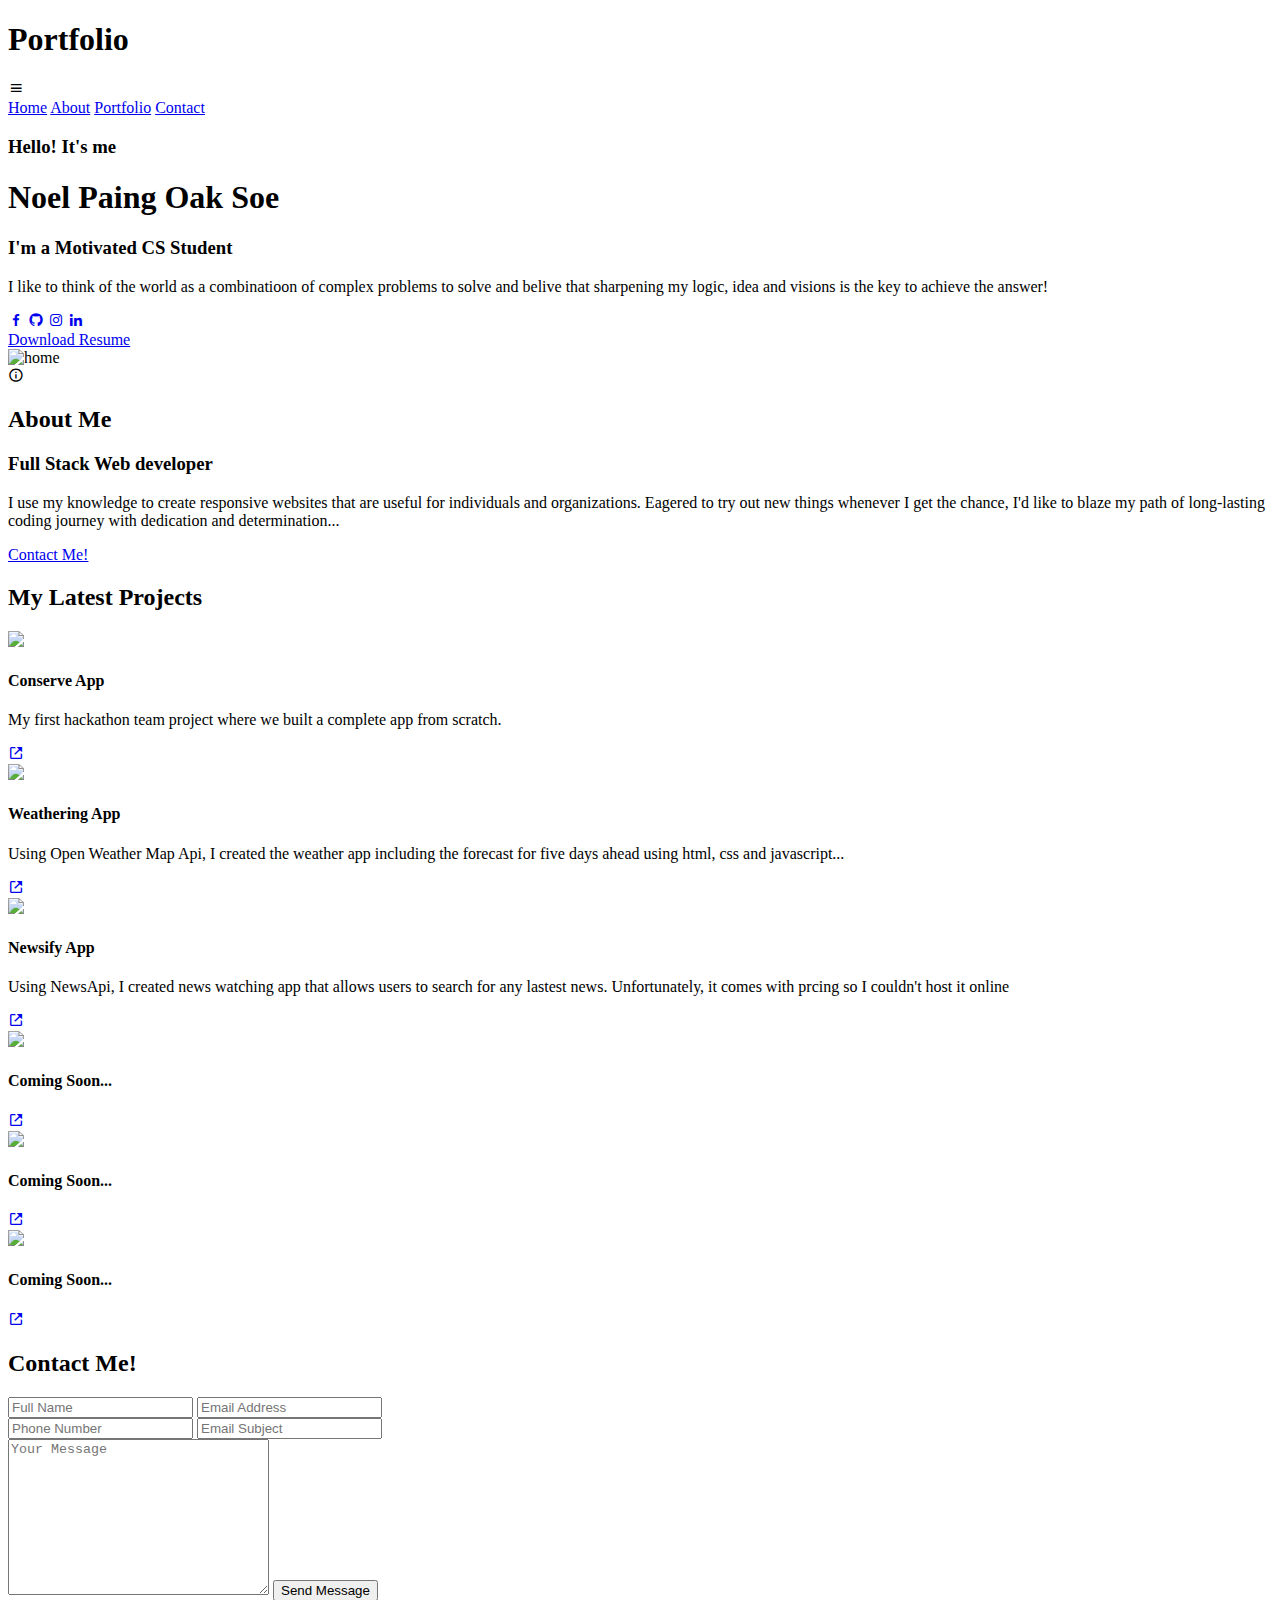
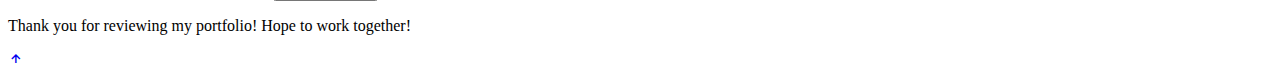
==== index.html @ bba582b2 "Update index.html" ====
<!DOCTYPE html>
<html lang="en">
  <head>
    <meta charset="UTF-8" />
    <meta name="viewport" content="width=device-width, initial-scale=1.0" />
    <title>Noel's Portfolio</title>
    <link rel="stylesheet" href="./assets/style.css" />
    <link
      href="https://unpkg.com/boxicons@2.1.4/css/boxicons.min.css"
      rel="stylesheet"
    />
  </head>
  <body>
    <header class="header">
      <h1 class="logo">Portfolio</h1>
      <i class="bx bx-menu" id="menu-icon"></i>
      <nav class="navbar">
        <a href="#home">Home</a>
        <a href="#about">About</a>
        <a href="#portfolio">Portfolio</a>
        <a href="#contact">Contact</a>
      </nav>
    </header>

    <section class="home" id="home">
      <div class="home-content">
        <h3>Hello! It's me</h3>
        <h1>Noel Paing Oak Soe</h1>
        <h3>I'm a <span> Motivated CS Student</span></h3>
        <p>
          I like to think of the world as a combinatioon of complex problems to
          solve and belive that sharpening my logic, idea and visions is the key
          to achieve the answer!
        </p>
        <div class="social-media">
          <a href="https://www.facebook.com/noel.p.soe.1" target="_blank"
            ><i class="bx bxl-facebook"></i
          ></a>
          <a href="https://github.com/NoelPOS" target="_blank"
            ><i class="bx bxl-github"></i
          ></a>
          <a href="https://www.instagram.com/noel_pos/" target="_blank"
            ><i class="bx bxl-instagram"></i
          ></a>
          <a
            href="https://www.linkedin.com/in/noel-paing-oak-soe-b89605217/"
            target="_blank"
            ><i class="bx bxl-linkedin"></i
          ></a>
        </div>
        <a href="./assets/Noel's Resume Final.pdf" download="" class="btn"
          >Download Resume</a
        >
      </div>

      <div class="home-img">
        <img src="./assets/profile-pic.png" class="home-img" alt="home" />
      </div>
    </section>

    <section class="about" id="about">
      <div class="about-img">
        <i class="bx bx-info-circle"></i>
      </div>
      <div class="about-content">
        <h2 class="heading">About <span>Me</span></h2>
        <h3>Full Stack Web developer</h3>
        <p>
          I use my knowledge to create responsive websites that are useful for
          individuals and organizations. Eagered to try out new things whenever
          I get the chance, I'd like to blaze my path of long-lasting coding
          journey with dedication and determination...
        </p>
        <a href="#contact" class="btn"> Contact Me!</a>
      </div>
    </section>

    <section class="portfolio" id="portfolio">
      <h2 class="heading">My Latest <span>Projects</span></h2>
      <div class="portfolio-container">
        <div class="portfolio-box">
          <img src="./assets/conserve-logo.png" />
          <div class="layer">
            <h4>Conserve App</h4>
            <p>
              My first hackathon team project where we built a complete app from
              scratch.
            </p>
            <a href="https://conserve-landing-page.vercel.app/" target="_blank"
              ><i class="bx bx-link-external"></i
            ></a>
          </div>
        </div>
        <div class="portfolio-box">
          <img src="./assets/weatherapp.png" />
          <div class="layer">
            <h4>Weathering App</h4>
            <p>
              Using Open Weather Map Api, I created the weather app including
              the forecast for five days ahead using html, css and javascript...
            </p>
            <a
              href="https://noelpos.github.io/Weather-App/Weather%20App%20Project/index.html"
              target="_blank"
              ><i class="bx bx-link-external"></i
            ></a>
          </div>
        </div>
        <div class="portfolio-box">
          <img src="./assets/newsapp.png" />
          <div class="layer">
            <h4>Newsify App</h4>
            <p>
              Using NewsApi, I created news watching app that allows users to
              search for any lastest news. Unfortunately, it comes with prcing
              so I couldn't host it online
            </p>
            <a href="https://github.com/NoelPOS/Newsify-App" target="_blank"
              ><i class="bx bx-link-external"></i
            ></a>
          </div>
        </div>

        <div class="portfolio-box">
          <img src="./assets/comingsoon.avif" />
          <div class="layer">
            <h4>Coming Soon...</h4>
            <!-- <p>
              Lorem ipsum dolor sit amet consectetur adipisicing elit.
              Obcaecati, temporibus.
            </p> -->
            <a href="#"><i class="bx bx-link-external"></i></a>
          </div>
        </div>
        <div class="portfolio-box">
          <img src="./assets/comingsoon.avif" />
          <div class="layer">
            <h4>Coming Soon...</h4>
            <!-- <p>
              Lorem ipsum dolor sit amet consectetur adipisicing elit.
              Obcaecati, temporibus.
            </p> -->
            <a href="#"><i class="bx bx-link-external"></i></a>
          </div>
        </div>
        <div class="portfolio-box">
          <img src="./assets/comingsoon.avif" />
          <div class="layer">
            <h4>Coming Soon...</h4>
            <!-- <p>
              Lorem ipsum dolor sit amet consectetur adipisicing elit.
              Obcaecati, temporibus.
            </p> -->
            <a href="#"><i class="bx bx-link-external"></i></a>
          </div>
        </div>
      </div>
    </section>

    <section class="contact" id="contact">
      <h2 class="heading">Contact <span>Me!</span></h2>
      <form onsubmit="reset()">
        <div class="inputbox">
          <input id="fullname" type="text" placeholder="Full Name" />
          <input id="email" type="email" placeholder="Email Address" />
        </div>
        <div class="inputbox">
          <input id="phonenumber" type="number" placeholder="Phone Number" />
          <input id="subject" type="text" placeholder="Email Subject" />
        </div>
        <textarea
          id="message"
          name=""
          id=""
          cols="30"
          rows="10"
          placeholder="Your Message"
        ></textarea>
        <input type="submit" class="btn" value="Send Message" />
      </form>
    </section>

    <footer class="footer">
      <div class="footer-text">
        <p>Thank you for reviewing my portfolio! Hope to work together!</p>
      </div>
      <div class="footericon-top">
        <a href="#home"><i class="bx bx-up-arrow-alt"></i></a>
      </div>
    </footer>

    <script src="./assets/index.js"></script>
    <script src="https://smtpjs.com/v3/smtp.js"></script>
    <script src="https://cdn.jsdelivr.net/npm/sweetalert2@11"></script>
  </body>
</html>
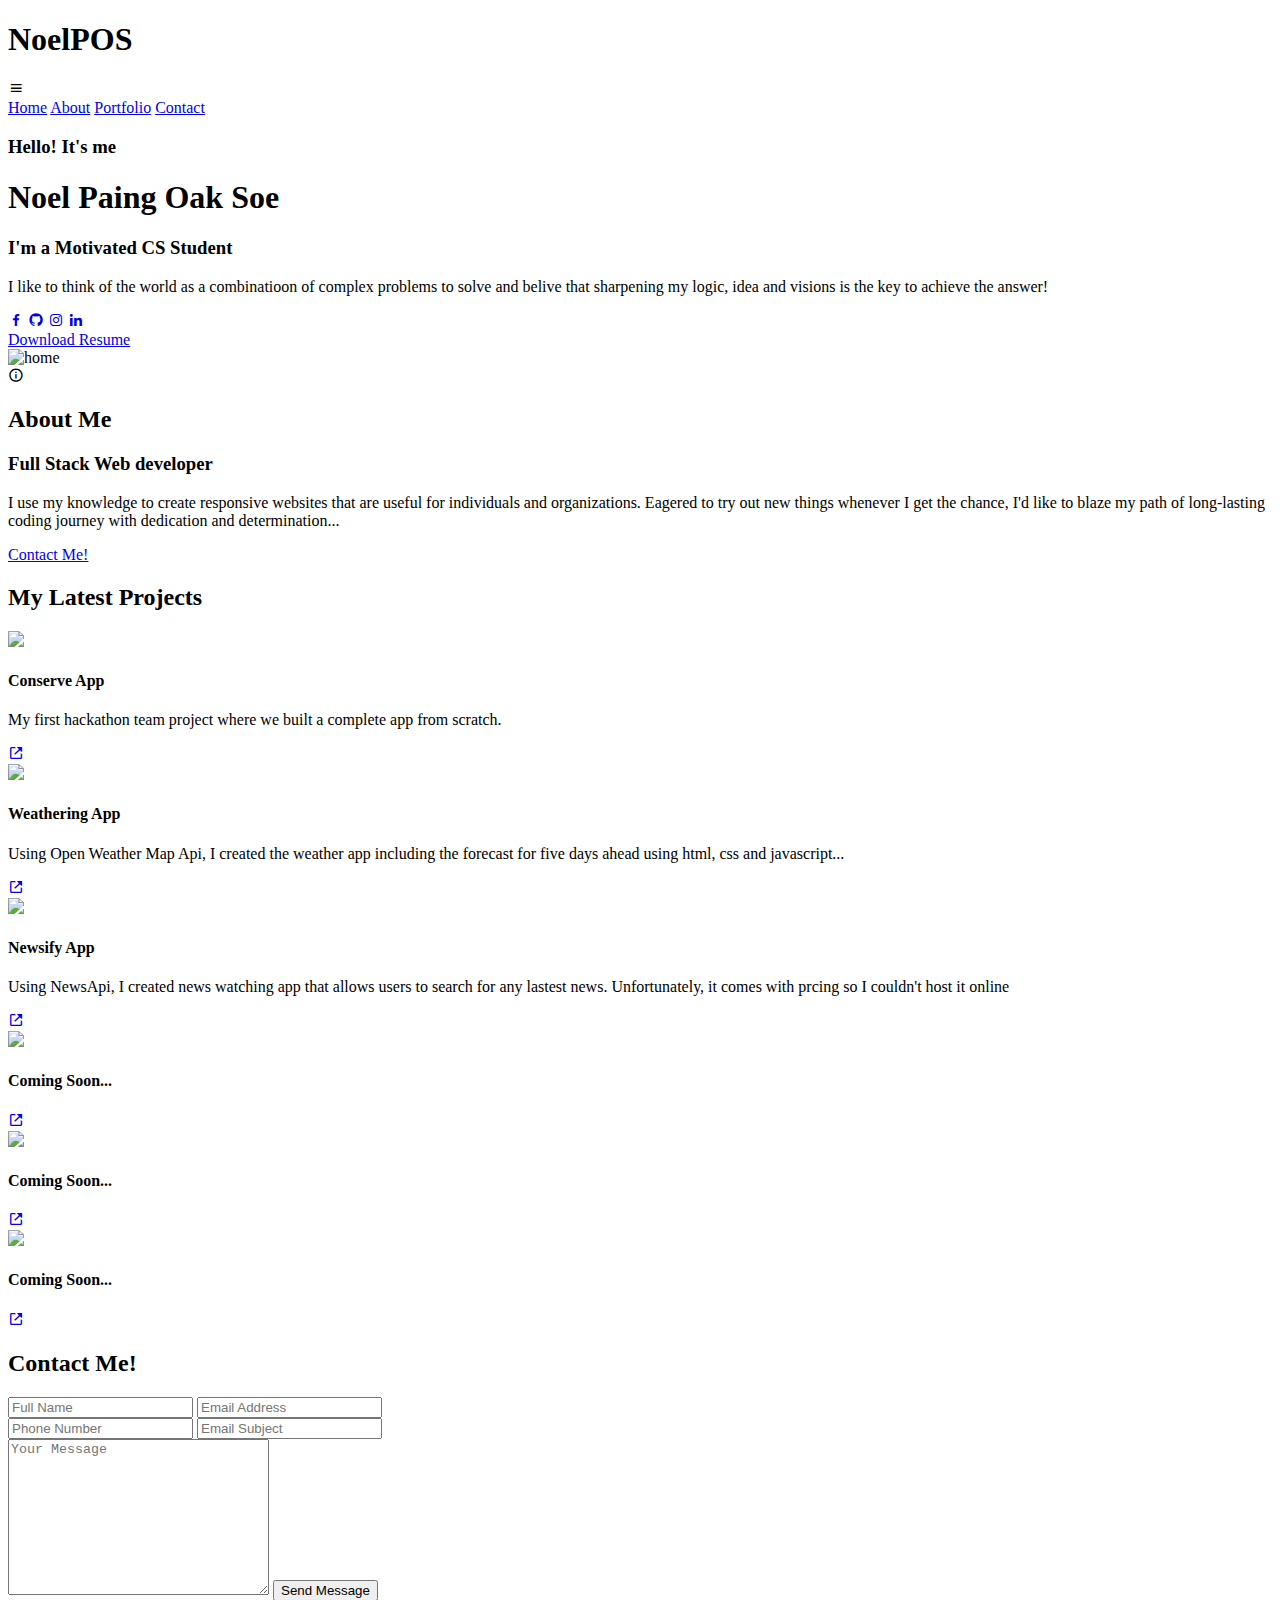
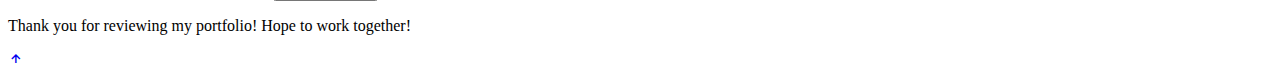
==== commit 0d66ef38: "Update index.html" ====
--- a/index.html
+++ b/index.html
@@ -12,7 +12,7 @@
   </head>
   <body>
     <header class="header">
-      <h1 class="logo">Portfolio</h1>
+      <h1 class="logo">NoelPOS</h1>
       <i class="bx bx-menu" id="menu-icon"></i>
       <nav class="navbar">
         <a href="#home">Home</a>
@@ -99,9 +99,7 @@
               Using Open Weather Map Api, I created the weather app including
               the forecast for five days ahead using html, css and javascript...
             </p>
-            <a
-              href="https://noelpos.github.io/Weather-App/Weather%20App%20Project/index.html"
-              target="_blank"
+            <a href="weather-app-eta-nine-25.vercel.app" target="_blank"
               ><i class="bx bx-link-external"></i
             ></a>
           </div>
@@ -159,7 +157,7 @@
 
     <section class="contact" id="contact">
       <h2 class="heading">Contact <span>Me!</span></h2>
-      <form onsubmit="reset()">
+      <form>
         <div class="inputbox">
           <input id="fullname" type="text" placeholder="Full Name" />
           <input id="email" type="email" placeholder="Email Address" />
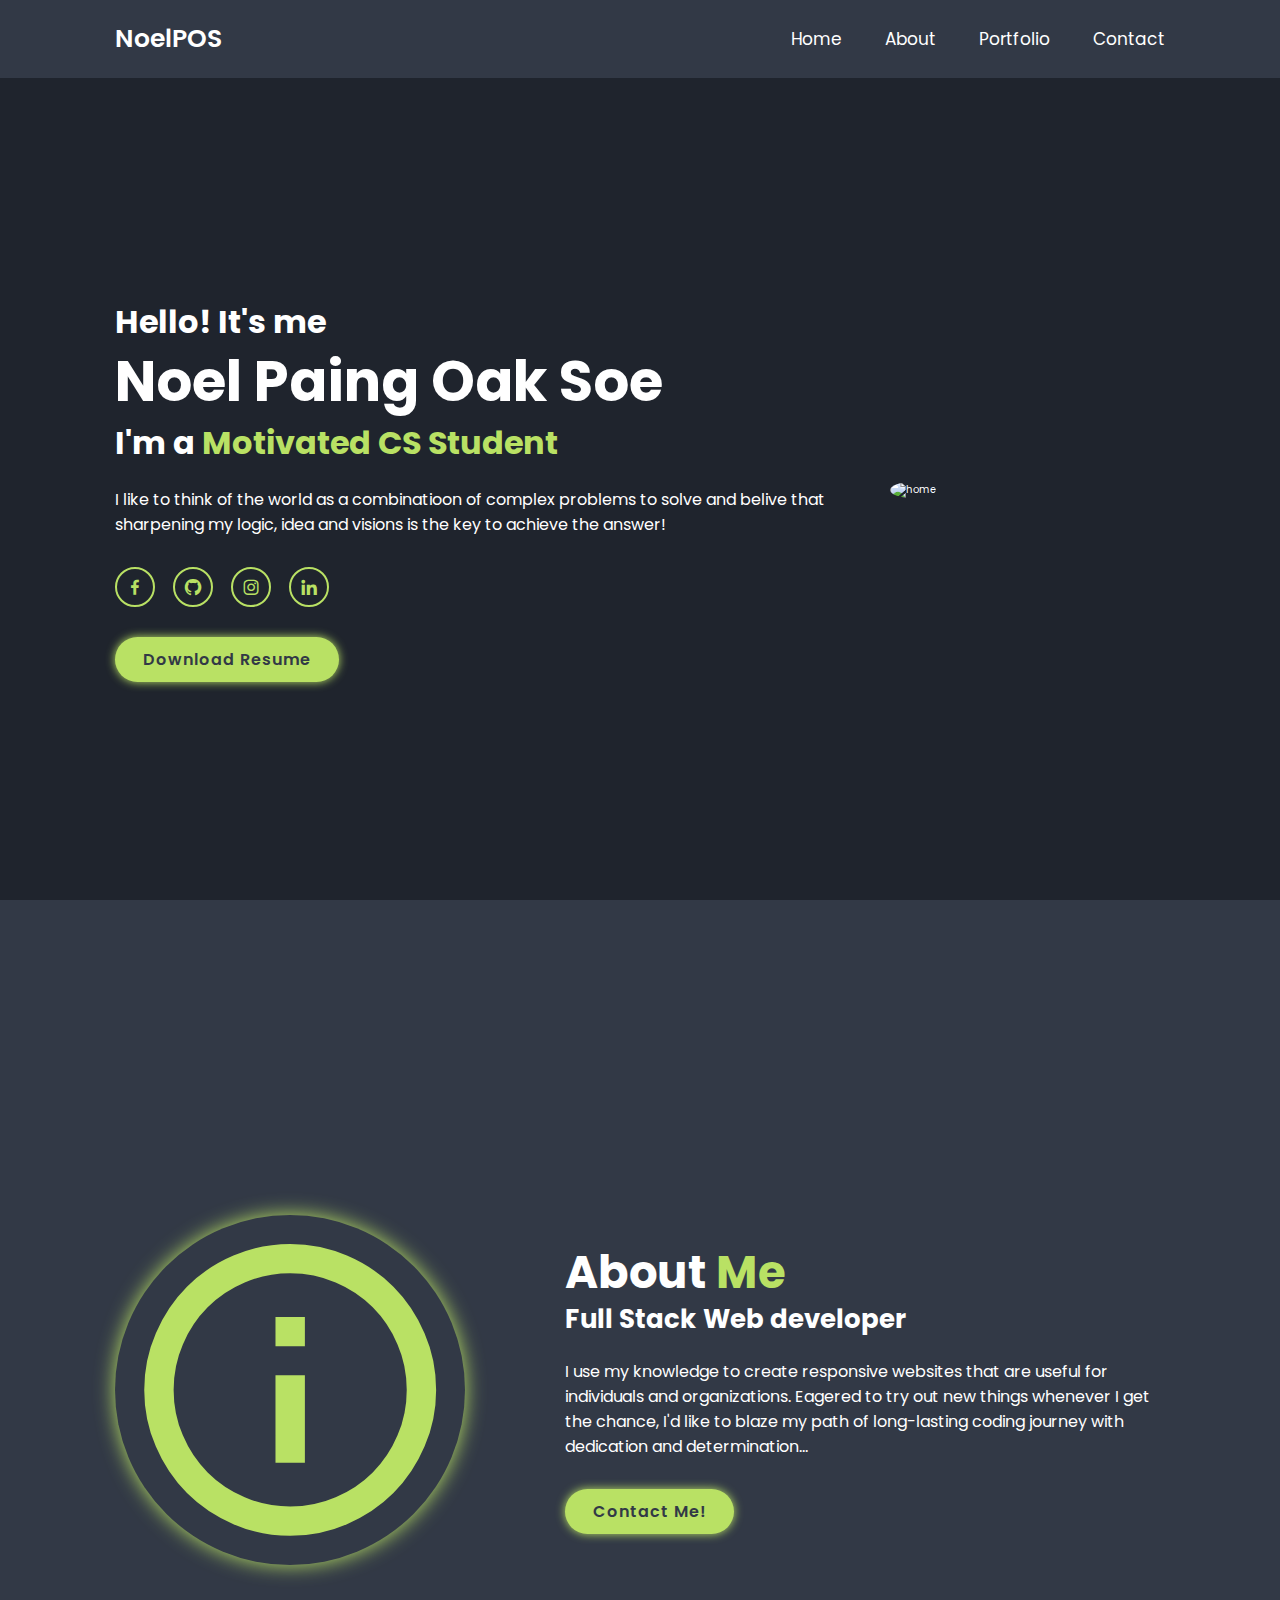
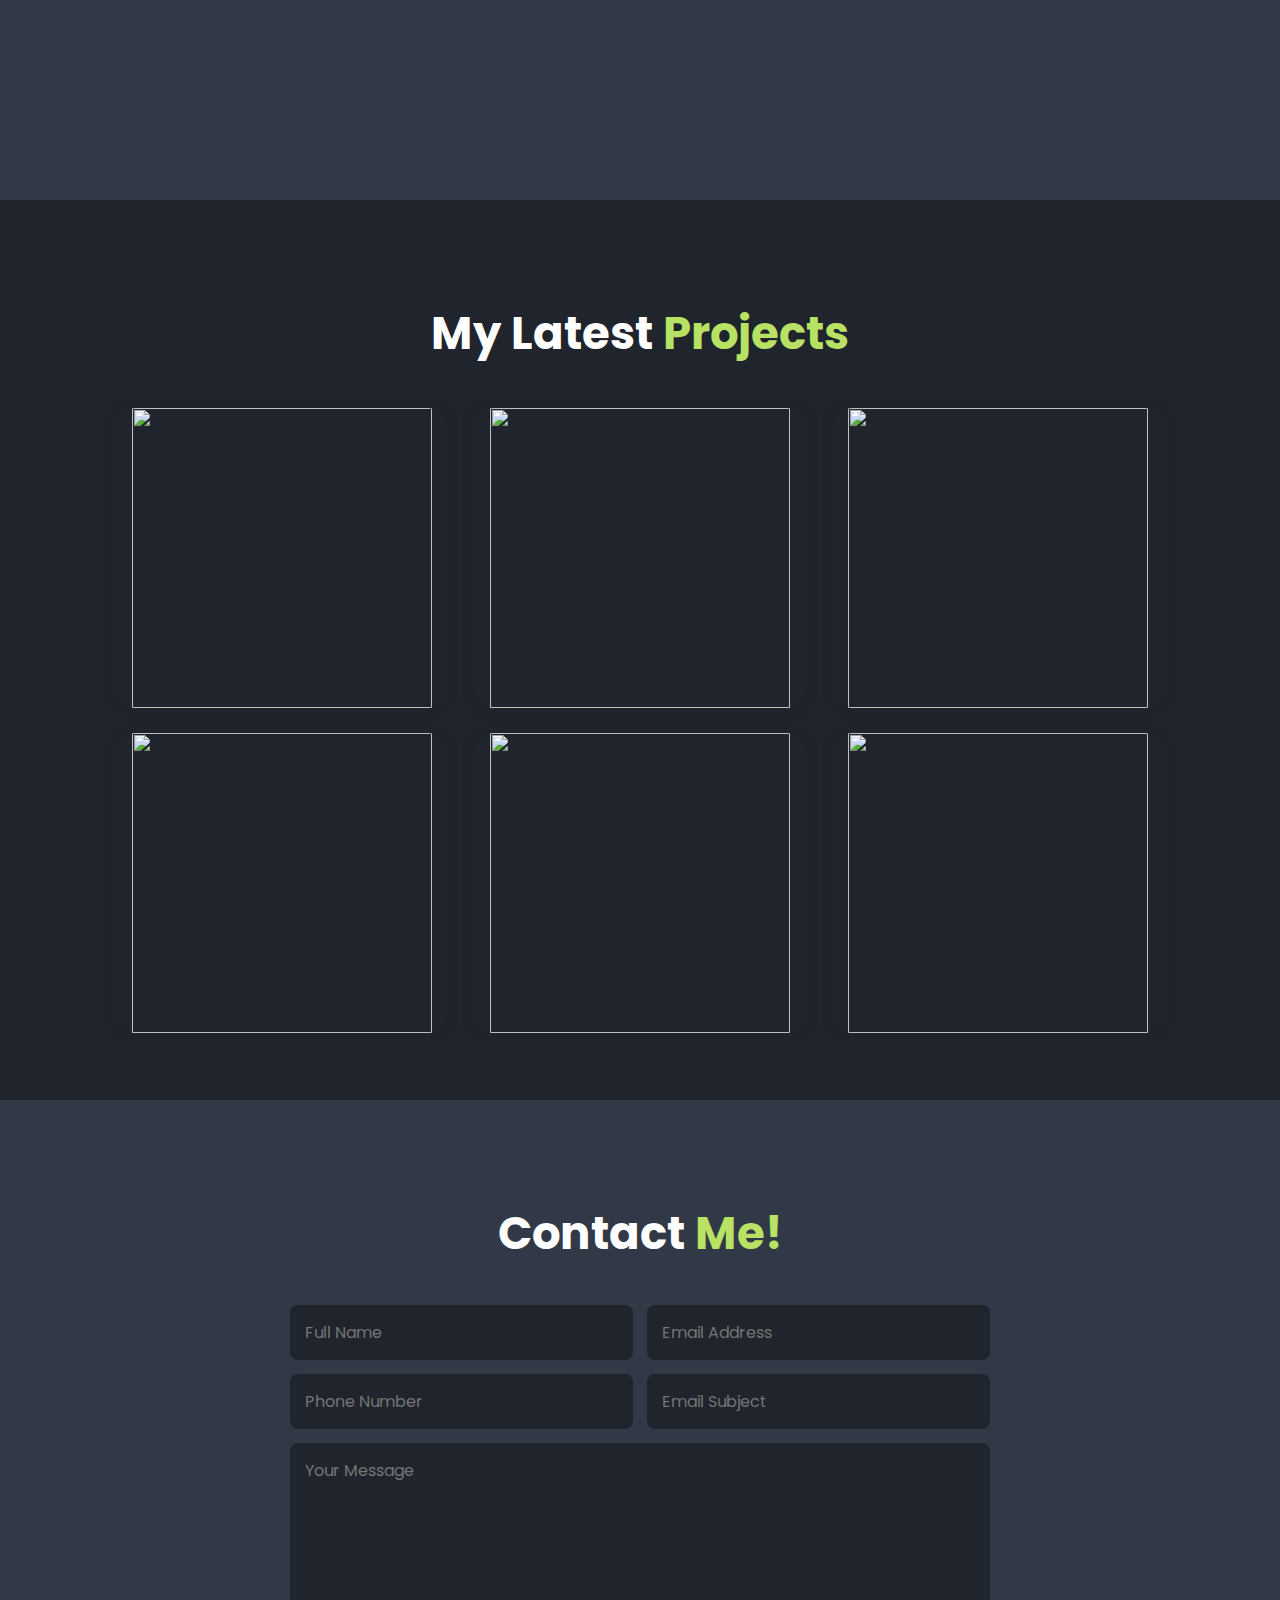
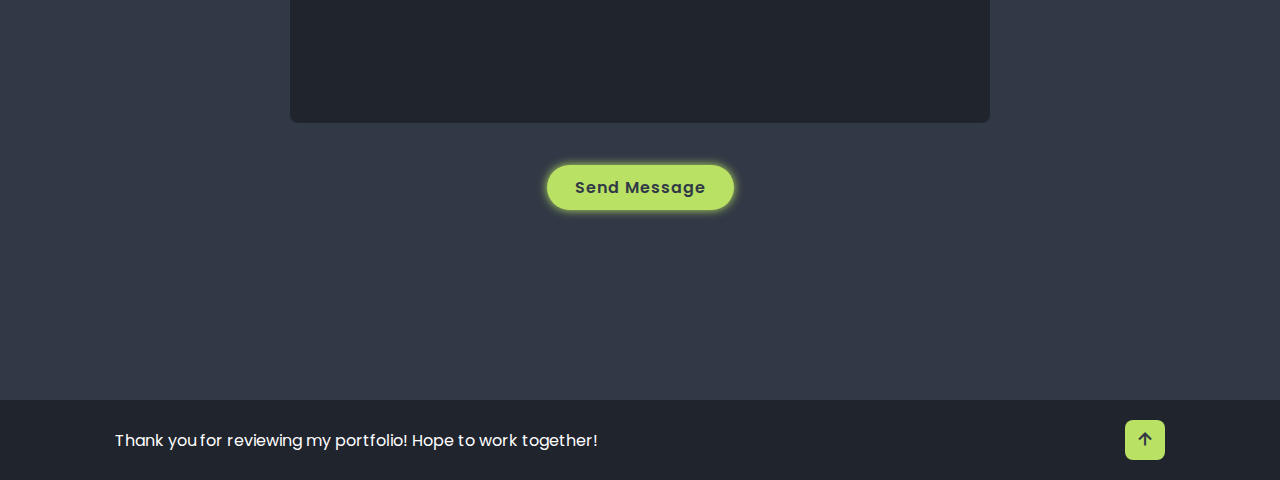
==== commit f3a16970: "change folder directory" ====
--- a/index.html
+++ b/index.html
@@ -4,7 +4,7 @@
     <meta charset="UTF-8" />
     <meta name="viewport" content="width=device-width, initial-scale=1.0" />
     <title>Noel's Portfolio</title>
-    <link rel="stylesheet" href="./assets/style.css" />
+    <link rel="stylesheet" href="./styles/style.css" />
     <link
       href="https://unpkg.com/boxicons@2.1.4/css/boxicons.min.css"
       rel="stylesheet"
@@ -99,7 +99,9 @@
               Using Open Weather Map Api, I created the weather app including
               the forecast for five days ahead using html, css and javascript...
             </p>
-            <a href="weather-app-eta-nine-25.vercel.app" target="_blank"
+            <a
+              href="https://weather-app-eta-nine-25.vercel.app/"
+              target="_blank"
               ><i class="bx bx-link-external"></i
             ></a>
           </div>
@@ -187,7 +189,7 @@
       </div>
     </footer>
 
-    <script src="./assets/index.js"></script>
+    <script src="./scripts/index.js"></script>
     <script src="https://smtpjs.com/v3/smtp.js"></script>
     <script src="https://cdn.jsdelivr.net/npm/sweetalert2@11"></script>
   </body>
--- a/styles/style.css
+++ b/styles/style.css
@@ -0,0 +1,482 @@
+@import url('https://fonts.googleapis.com/css2?family=Poppins:wght@200;300;400;600;700&display=swap');
+
+* {
+  margin: 0;
+  padding: 0;
+  box-sizing: border-box;
+  text-decoration: none;
+  border: none;
+  outline: none;
+  scroll-behavior: smooth;
+  font-family: 'Poppins', sans-serif;
+}
+
+:root {
+  --bg-color: #1f242d;
+  --second-bg-color: #323946;
+  --text-color: #fff;
+  --main-color: rgb(185, 225, 100);
+}
+
+html {
+  font-size: 62.5%;
+  overflow-x: hidden;
+}
+
+body {
+  background: var(--bg-color);
+  color: var(--text-color);
+}
+
+.header {
+  position: fixed;
+  top: 0;
+  left: 0;
+  width: 100%;
+  padding: 2rem 9%;
+  display: flex;
+  align-items: center;
+  justify-content: space-between;
+  background: var(--second-bg-color);
+  z-index: 100;
+}
+
+.logo {
+  color: var(--text-color);
+  font-size: 2.5rem;
+  font-weight: 600;
+  cursor: pointer;
+}
+
+.navbar a {
+  color: var(--text-color);
+  font-size: 1.7rem;
+  margin-left: 4rem;
+  transition: 1s;
+}
+
+.navbar a:hover {
+  color: var(--main-color);
+
+  font-weight: 600;
+}
+
+#menu-icon {
+  color: var(--text-color);
+  font-size: 3.6rem;
+  cursor: pointer;
+  display: none;
+}
+
+section {
+  min-height: 100vh;
+  padding: 10rem 9% 2rem;
+}
+
+.home {
+  display: flex;
+  align-items: center;
+  justify-content: center;
+}
+
+.home-img {
+  width: 35vw;
+  opacity: 1;
+}
+
+.home-img img {
+  border-radius: 50%;
+  animation: myani 1.5s infinite;
+}
+@keyframes myani {
+  0% {
+    box-shadow: 0 0 0rem var(--main-color);
+  }
+  50% {
+    box-shadow: 0 0 1.5rem var(--main-color);
+  }
+  100% {
+    box-shadow: 0 0 0rem var(--main-color);
+  }
+}
+
+.home-content h3 {
+  font-size: 3.2rem;
+  font-weight: 700;
+}
+
+.home-content h3:nth-of-type(2) {
+  margin-bottom: 2rem;
+}
+
+.home-content h1 {
+  font-size: 5.6rem;
+  font-weight: 700;
+  line-height: 1.3;
+}
+
+span {
+  color: var(--main-color);
+}
+
+.home-content p {
+  font-size: 1.6rem;
+}
+
+.social-media a {
+  display: inline-flex;
+  align-items: center;
+  justify-content: center;
+  width: 4rem;
+  height: 4rem;
+  background: transparent;
+  border: 0.2rem solid var(--main-color);
+  border-radius: 50%;
+  font-size: 2rem;
+  color: var(--main-color);
+  margin: 3rem 1.5rem 3rem 0;
+  transition: 0.5s ease;
+}
+
+.social-media a.active {
+  color: var(--main-color);
+}
+
+.social-media a:hover {
+  background: var(--main-color);
+  color: var(--second-bg-color);
+  box-shadow: 0 0 1rem var(--main-color);
+}
+
+.btn {
+  display: inline-block;
+  padding: 1rem 2.8rem;
+  border-radius: 4rem;
+  background: var(--main-color);
+  box-shadow: 0 0 1rem var(--main-color);
+  font-size: 1.6rem;
+  color: var(--second-bg-color);
+  font-weight: 600;
+  letter-spacing: 0.1rem;
+  transition: 0.5s ease;
+}
+
+.btn:hover {
+  box-shadow: none;
+}
+
+.about {
+  display: flex;
+  align-items: center;
+  justify-content: center;
+  gap: 10rem;
+  background: var(--second-bg-color);
+}
+
+.about-img i {
+  font-size: 35rem;
+  border-radius: 50%;
+  box-shadow: 0 0 2rem var(--main-color);
+  color: var(--main-color);
+}
+
+.heading {
+  text-align: center;
+  font-size: 4.5rem;
+}
+
+.about-content h2 {
+  line-height: 1.2;
+  text-align: left;
+}
+
+.about-content h3 {
+  font-size: 2.6rem;
+}
+
+.about-content p {
+  font-size: 1.6rem;
+  margin: 2rem 0 3rem;
+}
+
+/* .service h2 {
+  margin-bottom: 5rem;
+}
+.services-container {
+  display: flex;
+  align-items: center;
+  justify-content: center;
+  flex-wrap: wrap;
+  gap: 2rem;
+}
+
+.service-box {
+  flex: 1 1 30rem;
+  background: var(--second-bg-color);
+  padding: 3rem 2rem 4rem;
+  text-align: center;
+  border-radius: 2rem;
+  border: 0.2rem solid var(--bg-color);
+  transition: 0.5s ease;
+}
+
+.service-box:hover {
+  border-color: var(--main-color);
+  transform: scale(1.02);
+}
+
+.service-box i {
+  font-size: 7rem;
+  color: var(--main-color);
+}
+
+.service-box h3 {
+  font-size: 2.6rem;
+}
+
+.service-box p {
+  font-size: 1.6rem;
+  margin: 1rem 0rem 3rem;
+} */
+
+.portfolio {
+  background: var(--bg-color);
+}
+
+.portfolio h2 {
+  margin-bottom: 4rem;
+}
+
+.portfolio-container {
+  display: grid;
+  grid-template-columns: repeat(3, 1fr);
+  align-items: center;
+  gap: 2.5rem;
+}
+
+.portfolio-container .portfolio-box {
+  position: relative;
+  display: flex;
+  justify-content: center;
+  border-radius: 2rem;
+  box-shadow: 0 0 1rem var(--bg-color);
+  overflow: hidden;
+}
+
+.portfolio-box img {
+  width: 300px;
+  height: 300px;
+
+  transition: 0.5s ease;
+}
+.portfolio-box:hover img {
+  transform: scale(1.1);
+}
+
+.portfolio-box .layer {
+  position: absolute;
+  bottom: 0;
+  left: 0;
+  width: 100%;
+  height: 100%;
+  background: linear-gradient(rgba(0, 0, 0, 0.1), var(--main-color));
+  display: flex;
+  align-items: center;
+  justify-content: center;
+  flex-direction: column;
+  text-align: center;
+  padding: 0 4rem;
+  transform: translateY(100%);
+  transition: 0.5s ease;
+}
+
+.portfolio-box:hover .layer {
+  transform: translateY(0);
+}
+
+.layer h4 {
+  font-size: 3rem;
+}
+
+.layer p {
+  font-size: 1.6rem;
+  margin: 0.3rem 0 1rem;
+  font-weight: 600;
+}
+
+.layer a {
+  display: inline-flex;
+  align-items: center;
+  justify-content: center;
+  width: 5rem;
+  height: 5rem;
+  border-radius: 50%;
+  background: var(--text-color);
+}
+
+.layer a i {
+  font-size: 2rem;
+  color: var(--second-bg-color);
+}
+
+.contact {
+  background: var(--second-bg-color);
+}
+.contact h2 {
+  margin-bottom: 3rem;
+}
+
+.contact form {
+  max-width: 70rem;
+  margin: 1rem auto;
+  text-align: center;
+  margin-bottom: 3rem;
+}
+
+.contact form .inputbox {
+  display: flex;
+  flex-wrap: wrap;
+  justify-content: space-between;
+}
+
+.contact form .inputbox input,
+.contact form textarea {
+  width: 100%;
+  padding: 1.5rem;
+  font-size: 1.6rem;
+  color: var(--text-color);
+  background: var(--bg-color);
+  border-radius: 0.8rem;
+  margin: 0.7rem 0;
+}
+
+.contact form .inputbox input {
+  width: 49%;
+}
+
+.contact form textarea {
+  resize: none;
+}
+
+.contact form .btn {
+  cursor: pointer;
+  margin-top: 3rem;
+}
+
+footer {
+  display: flex;
+  align-items: center;
+  justify-content: space-between;
+  flex-wrap: wrap;
+  padding: 2rem 9%;
+  background: var(--bg-color);
+}
+
+.footer-text p {
+  font-size: 1.6rem;
+}
+
+.footericon-top a {
+  display: inline-flex;
+  align-items: center;
+  justify-content: center;
+  padding: 0.8rem;
+  background: var(--main-color);
+  border-radius: 0.8rem;
+  transition: 0.5s ease;
+}
+
+.footericon-top a:hover {
+  box-shadow: 0 0 1rem var(--main-color);
+}
+
+.footericon-top a i {
+  color: var(--second-bg-color);
+  font-size: 2.4rem;
+}
+
+@media (max-width: 1200px) {
+  html {
+    font-size: 55%;
+  }
+}
+
+@media (max-width: 991px) {
+  .header {
+    padding: 2rem 3%;
+  }
+
+  section {
+    padding: 10rem 3% 2rem;
+  }
+
+  .portfolio {
+    padding-bottom: 7rem;
+  }
+
+  .footer {
+    padding: 2rem 3%;
+  }
+}
+
+@media (max-width: 768px) {
+  #menu-icon {
+    display: block;
+  }
+
+  .navbar {
+    position: absolute;
+    top: 100%;
+    left: 0;
+    width: 100%;
+    padding: 1rem 3%;
+    background: var(--bg-color);
+    border-top: 0.1rem solid rgba(0, 0, 0, 0.2);
+    box-shadow: 0 0.5rem 1rem rgba(0, 0, 0, 0.2);
+    display: none;
+  }
+  .navbar.active {
+    display: block;
+  }
+  .navbar a {
+    display: block;
+    font-size: 2rem;
+    margin: 3rem 0;
+  }
+
+  .home {
+    flex-direction: column;
+  }
+
+  .home-content h3 {
+    font-size: 2.6rem;
+  }
+
+  .home-img {
+    width: 70vw;
+    margin-top: 4rem;
+  }
+
+  .about {
+    flex-direction: column;
+  }
+
+  .about img {
+    width: 70vw;
+    margin-top: 4rem;
+  }
+
+  .portfolio h2 {
+    margin-bottom: 3rem;
+  }
+
+  .portfolio-container {
+    grid-template-columns: repeat(2, 1fr);
+  }
+}
+
+@media (max-width: 617px) {
+  .portfolio-container {
+    grid-template-columns: 1fr;
+  }
+}
